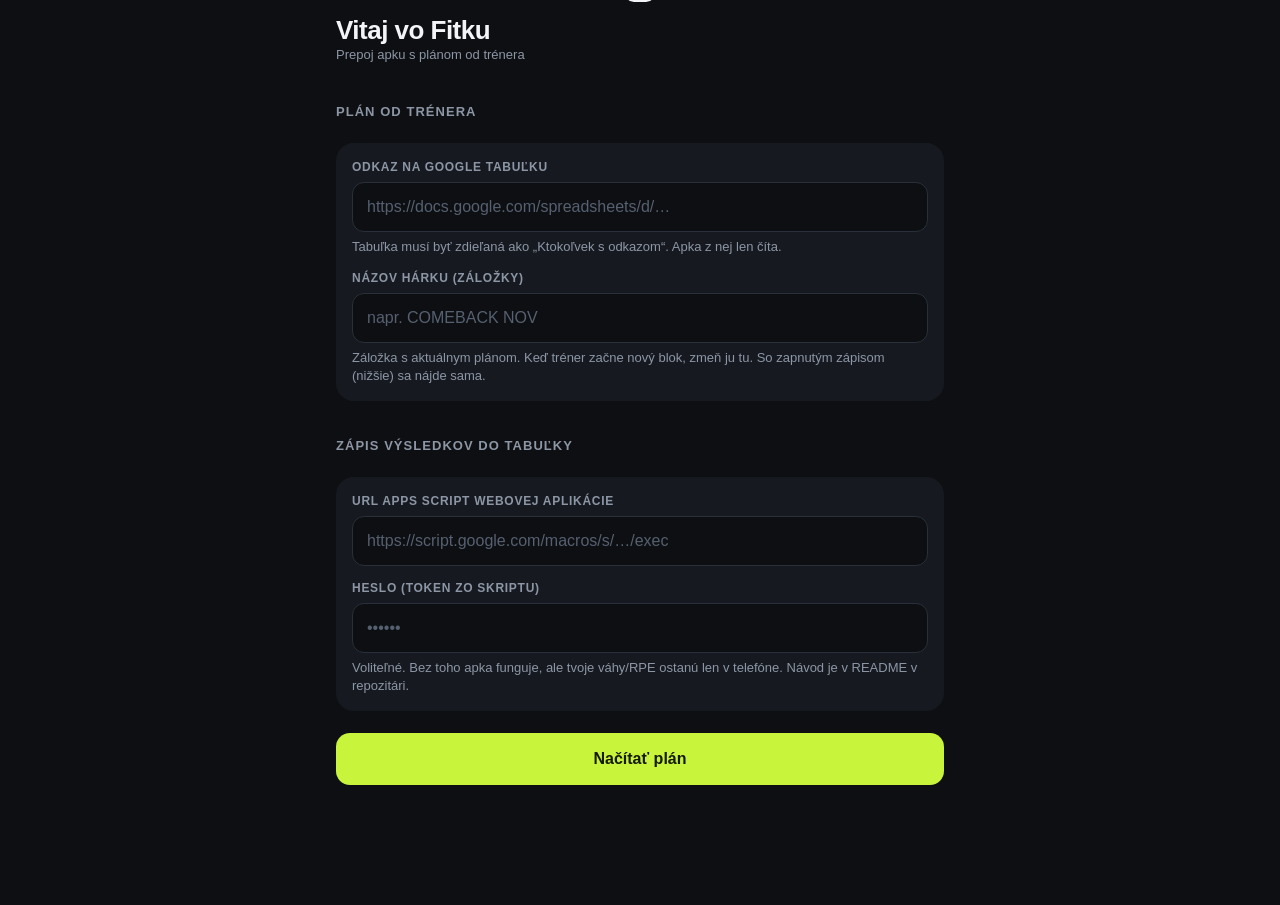
==== index.html @ 1c34a499 "Fitko" ====
<!doctype html>
<html lang="sk">
<head>
  <meta charset="utf-8">
  <meta name="viewport" content="width=device-width, initial-scale=1, viewport-fit=cover">
  <meta name="theme-color" content="#0d0f12">
  <meta name="apple-mobile-web-app-capable" content="yes">
  <meta name="mobile-web-app-capable" content="yes">
  <meta name="apple-mobile-web-app-status-bar-style" content="black-translucent">
  <meta name="apple-mobile-web-app-title" content="Fitko">
  <title>Fitko</title>
  <link rel="manifest" href="manifest.webmanifest">
  <link rel="icon" href="icons/icon.svg" type="image/svg+xml">
  <link rel="apple-touch-icon" href="icons/icon-180.png">
  <link rel="stylesheet" href="styles.css">
</head>
<body>
  <div id="app" aria-live="polite"></div>
  <div id="toast" role="status"></div>
  <script src="app.js"></script>
</body>
</html>
---- styles.css ----
:root {
  --bg: #0d0f12;
  --surface: #161a20;
  --surface-2: #1e232b;
  --line: #2a303a;
  --text: #f2f4f7;
  --muted: #8d96a5;
  --accent: #c8f53c;
  --accent-ink: #141a03;
  --coach: #ffb547;
  --ok: #4ade80;
  --warn: #fbbf24;
  --err: #f87171;
  --radius: 18px;
  --safe-top: env(safe-area-inset-top, 0px);
  --safe-bottom: env(safe-area-inset-bottom, 0px);
  color-scheme: dark;
}

* { box-sizing: border-box; -webkit-tap-highlight-color: transparent; }

html, body { margin: 0; background: var(--bg); color: var(--text); overflow-x: hidden; }
body {
  font-family: -apple-system, BlinkMacSystemFont, "SF Pro Text", "Inter", "Segoe UI", Roboto, sans-serif;
  font-size: 16px;
  line-height: 1.4;
  -webkit-font-smoothing: antialiased;
  min-height: 100dvh;
}

button, input, textarea, select { font: inherit; color: inherit; }
button { cursor: pointer; border: 0; background: none; padding: 0; }

#app { max-width: 640px; margin: 0 auto; padding: calc(var(--safe-top) + 12px) 16px calc(var(--safe-bottom) + 120px); }

/* ---------- top bar ---------- */
.topbar { display: flex; align-items: center; gap: 12px; margin: 4px 0 18px; min-height: 44px; }
.topbar h1 { font-size: 26px; letter-spacing: -0.02em; margin: 0; flex: 1; line-height: 1.15; }
.topbar .sub { display: block; font-size: 13px; color: var(--muted); font-weight: 500; letter-spacing: 0; margin-top: 2px; }
.icon-btn {
  width: 44px; height: 44px; border-radius: 14px; display: grid; place-items: center;
  background: var(--surface); color: var(--text); flex: none;
}
.icon-btn:active { background: var(--surface-2); }
.icon-btn svg { width: 22px; height: 22px; }

/* ---------- week switcher ---------- */
.weekbar { display: flex; align-items: center; gap: 8px; margin-bottom: 16px; }
.weekbar .label { flex: 1; text-align: center; font-weight: 700; font-size: 18px; }
.weekbar .label small { display: block; font-weight: 500; font-size: 13px; color: var(--muted); }
.icon-btn[disabled] { opacity: .3; }

/* ---------- banners ---------- */
.banner {
  background: var(--surface); border: 1px solid var(--line); border-radius: 14px;
  padding: 12px 14px; font-size: 14px; color: var(--muted); margin-bottom: 14px;
  display: flex; gap: 10px; align-items: flex-start;
}
.banner b { color: var(--text); }
.banner.warn { border-color: #5a4512; }
.banner.err { border-color: #5c2323; color: #fca5a5; }
.banner button { color: var(--accent); font-weight: 600; white-space: nowrap; }

/* ---------- day list ---------- */
.days { display: grid; gap: 10px; grid-template-columns: minmax(0, 1fr); }
.day {
  display: flex; align-items: center; gap: 14px; width: 100%; text-align: left;
  background: var(--surface); border-radius: var(--radius); padding: 16px; border: 1px solid transparent;
}
.day:active { background: var(--surface-2); }
.day.today { border-color: var(--accent); }
.day .num {
  width: 46px; height: 46px; border-radius: 14px; background: var(--surface-2);
  display: grid; place-items: center; font-weight: 800; font-size: 18px; flex: none;
}
.day.today .num { background: var(--accent); color: var(--accent-ink); }
.day.done .num { background: #1d3a26; color: var(--ok); }
.day .info { flex: 1; min-width: 0; }
.day .title { font-weight: 700; display: flex; gap: 8px; align-items: center; flex-wrap: wrap; }
.day .meta { color: var(--muted); font-size: 14px; white-space: nowrap; overflow: hidden; text-overflow: ellipsis; }
.badge { font-size: 11px; font-weight: 800; text-transform: uppercase; letter-spacing: .06em; padding: 3px 7px; border-radius: 6px; background: var(--accent); color: var(--accent-ink); }
.badge.soft { background: var(--surface-2); color: var(--muted); }
.day.rest { padding: 10px 16px; background: transparent; border: 1px dashed var(--line); }
.day.rest .num { width: 32px; height: 32px; font-size: 14px; border-radius: 10px; background: transparent; color: var(--muted); }
.day.rest .title { font-weight: 500; color: var(--muted); }
.day.rest.today { border-color: var(--accent); border-style: dashed; }
.ring { width: 36px; height: 36px; flex: none; }
.ring circle { fill: none; stroke-width: 4; }
.ring .bg { stroke: var(--surface-2); }
.ring .fg { stroke: var(--accent); stroke-linecap: round; transition: stroke-dashoffset .3s; }

/* ---------- workout ---------- */
.progress { height: 6px; background: var(--surface); border-radius: 99px; overflow: hidden; margin: -6px 0 18px; }
.progress > div { height: 100%; background: var(--accent); border-radius: 99px; transition: width .3s; }

.session {
  display: flex; align-items: center; gap: 12px; background: var(--surface); border-radius: var(--radius);
  padding: 12px 12px 12px 16px; margin-bottom: 14px;
}
.session .clock { font-variant-numeric: tabular-nums; font-weight: 700; font-size: 22px; flex: 1; }
.session .clock small { display: block; font-size: 12px; font-weight: 500; color: var(--muted); }

.day-note { background: #2a2210; border-radius: 14px; padding: 12px 14px; margin-bottom: 14px; font-size: 14px; color: #ffd89a; }

.ex { background: var(--surface); border-radius: var(--radius); margin-bottom: 14px; overflow: hidden; border: 1px solid transparent; }
.ex.is-done { border-color: #24452f; }
.ex-head { display: flex; gap: 12px; padding: 16px 16px 12px; align-items: flex-start; width: 100%; text-align: left; }
.ex-idx {
  width: 32px; height: 32px; border-radius: 10px; background: var(--surface-2); flex: none;
  display: grid; place-items: center; font-weight: 800; font-size: 15px;
}
.ex.is-done .ex-idx { background: #1d3a26; color: var(--ok); }
.ex-name { flex: 1; min-width: 0; font-weight: 700; font-size: 17px; line-height: 1.3; }
.ex-name .part { display: block; }
.ex-name .plus { display: block; font-size: 12px; color: var(--accent); font-weight: 800; letter-spacing: .08em; margin: 2px 0; }
.ex-tag { font-size: 11px; font-weight: 800; letter-spacing: .06em; color: var(--accent); text-transform: uppercase; display: block; margin-bottom: 4px; }

.plan { display: grid; grid-template-columns: repeat(3, minmax(0, 1fr)); gap: 8px; padding: 0 16px; }
.plan .cell { background: var(--surface-2); border-radius: 12px; padding: 8px 10px; min-width: 0; }
.plan .k { font-size: 11px; color: var(--muted); text-transform: uppercase; letter-spacing: .06em; font-weight: 700; }
.plan .v { font-weight: 700; font-size: 16px; white-space: nowrap; overflow: hidden; text-overflow: ellipsis; }

.coach { margin: 10px 16px 0; padding: 10px 12px; border-radius: 12px; background: #2a2210; color: #ffd89a; font-size: 14px; display: flex; gap: 8px; }
.coach b { color: var(--coach); flex: none; }
.last { margin: 10px 16px 0; font-size: 14px; color: var(--muted); }
.last b { color: var(--text); font-weight: 600; }

.log { padding: 14px 16px 16px; display: grid; gap: 12px; border-top: 1px solid var(--line); margin-top: 14px; }
.row { display: grid; grid-template-columns: minmax(0, 1fr) minmax(0, 1fr); gap: 10px; }
.field { min-width: 0; }
.ex, .day { min-width: 0; }
.field label { display: block; font-size: 12px; color: var(--muted); font-weight: 700; text-transform: uppercase; letter-spacing: .06em; margin-bottom: 6px; }
.field input, .field textarea {
  width: 100%; background: var(--bg); border: 1px solid var(--line); border-radius: 12px;
  padding: 12px 14px; font-size: 18px; font-weight: 600; min-height: 50px; outline: none;
}
.field textarea { font-size: 15px; font-weight: 400; min-height: 50px; resize: vertical; }
.field input:focus, .field textarea:focus { border-color: var(--accent); }
.field input::placeholder, .field textarea::placeholder { color: #566070; font-weight: 500; }
.with-btn { display: flex; gap: 6px; }
.with-btn input { flex: 1; min-width: 0; }
.mini { flex: none; padding: 0 12px; border-radius: 12px; background: var(--surface-2); font-weight: 700; font-size: 14px; min-height: 50px; }
.mini:active { background: var(--line); }

.chips { display: flex; gap: 6px; overflow-x: auto; scrollbar-width: none; margin: 0 -16px; padding: 0 16px; }
.chips::-webkit-scrollbar { display: none; }
.chip {
  flex: none; min-width: 48px; height: 44px; padding: 0 12px; border-radius: 12px; background: var(--surface-2);
  font-weight: 700; font-size: 16px; font-variant-numeric: tabular-nums;
}
.chip.on { background: var(--accent); color: var(--accent-ink); }

.actions { display: flex; gap: 10px; align-items: center; }
.btn {
  min-height: 52px; border-radius: 14px; padding: 0 20px; font-weight: 800; font-size: 16px;
  background: var(--accent); color: var(--accent-ink); flex: 1; display: block; width: 100%;
}
.btn:active { filter: brightness(.9); }
.btn.ghost { background: var(--surface-2); color: var(--text); }
.btn.small { min-height: 44px; font-size: 15px; flex: none; padding: 0 16px; width: auto; }
.actions .btn { width: auto; }
.btn[disabled] { opacity: .5; }
.status { font-size: 13px; font-weight: 600; color: var(--muted); display: flex; align-items: center; gap: 6px; }
.status.ok { color: var(--ok); }
.status.pending { color: var(--warn); }
.status.err { color: var(--err); }
.status.local { color: var(--muted); }

.finish { margin-top: 6px; }

/* ---------- rest timer ---------- */
.fab {
  position: fixed; right: max(16px, calc(50% - 304px)); bottom: calc(var(--safe-bottom) + 16px);
  background: var(--text); color: var(--bg); border-radius: 99px; height: 52px; padding: 0 18px;
  display: flex; align-items: center; gap: 10px; font-weight: 800; font-size: 17px;
  box-shadow: 0 10px 30px rgba(0,0,0,.5); z-index: 20; font-variant-numeric: tabular-nums;
}
.fab svg { width: 22px; height: 22px; }
.fab.running { background: var(--accent); color: var(--accent-ink); }
.fab.alarm { animation: pulse .6s infinite alternate; }
@keyframes pulse { to { transform: scale(1.08); } }

.sheet-backdrop { position: fixed; inset: 0; background: rgba(0,0,0,.6); z-index: 30; display: flex; align-items: flex-end; justify-content: center; }
.sheet {
  background: var(--surface); width: 100%; max-width: 640px; border-radius: 24px 24px 0 0;
  padding: 10px 16px calc(var(--safe-bottom) + 20px); max-height: 92dvh; overflow-y: auto;
  animation: up .2s ease-out;
}
@keyframes up { from { transform: translateY(40px); opacity: 0; } }
.sheet .btn + .btn { margin-top: 10px; }
.sheet .grab { width: 40px; height: 5px; border-radius: 9px; background: var(--line); margin: 0 auto 14px; }
.sheet h2 { margin: 0 0 6px; font-size: 22px; }
.sheet p { color: var(--muted); margin: 0 0 16px; font-size: 14px; }
.presets { display: grid; grid-template-columns: repeat(3, 1fr); gap: 10px; margin-bottom: 14px; }
.preset { height: 64px; border-radius: 16px; background: var(--surface-2); font-weight: 800; font-size: 20px; }
.preset:active { background: var(--line); }
.big-clock { text-align: center; font-size: 64px; font-weight: 800; font-variant-numeric: tabular-nums; margin: 6px 0 14px; letter-spacing: -0.03em; }

/* ---------- settings ---------- */
.form { display: grid; gap: 14px; }
.form .field input { font-size: 16px; font-weight: 500; }
.hint { font-size: 13px; color: var(--muted); margin-top: 6px; }
.hint a { color: var(--accent); }
.section-title { font-size: 13px; text-transform: uppercase; letter-spacing: .08em; color: var(--muted); font-weight: 800; margin: 22px 0 8px; }
.card { background: var(--surface); border-radius: var(--radius); padding: 16px; }

/* ---------- empty / loading ---------- */
.empty { text-align: center; color: var(--muted); padding: 60px 20px; }
.empty h2 { color: var(--text); margin: 0 0 8px; }
.spinner { width: 36px; height: 36px; border-radius: 50%; border: 4px solid var(--surface-2); border-top-color: var(--accent); animation: spin 0.8s linear infinite; margin: 0 auto 16px; }
@keyframes spin { to { transform: rotate(360deg); } }

#toast {
  position: fixed; left: 50%; top: calc(var(--safe-top) + 12px); transform: translate(-50%, -150%);
  background: var(--text); color: var(--bg); padding: 10px 16px; border-radius: 12px; font-weight: 700; font-size: 14px;
  transition: transform .25s; z-index: 50; max-width: calc(100% - 32px); text-align: center;
}
#toast.show { transform: translate(-50%, 0); }

@media (min-width: 420px) {
  .plan .v { font-size: 17px; }
}
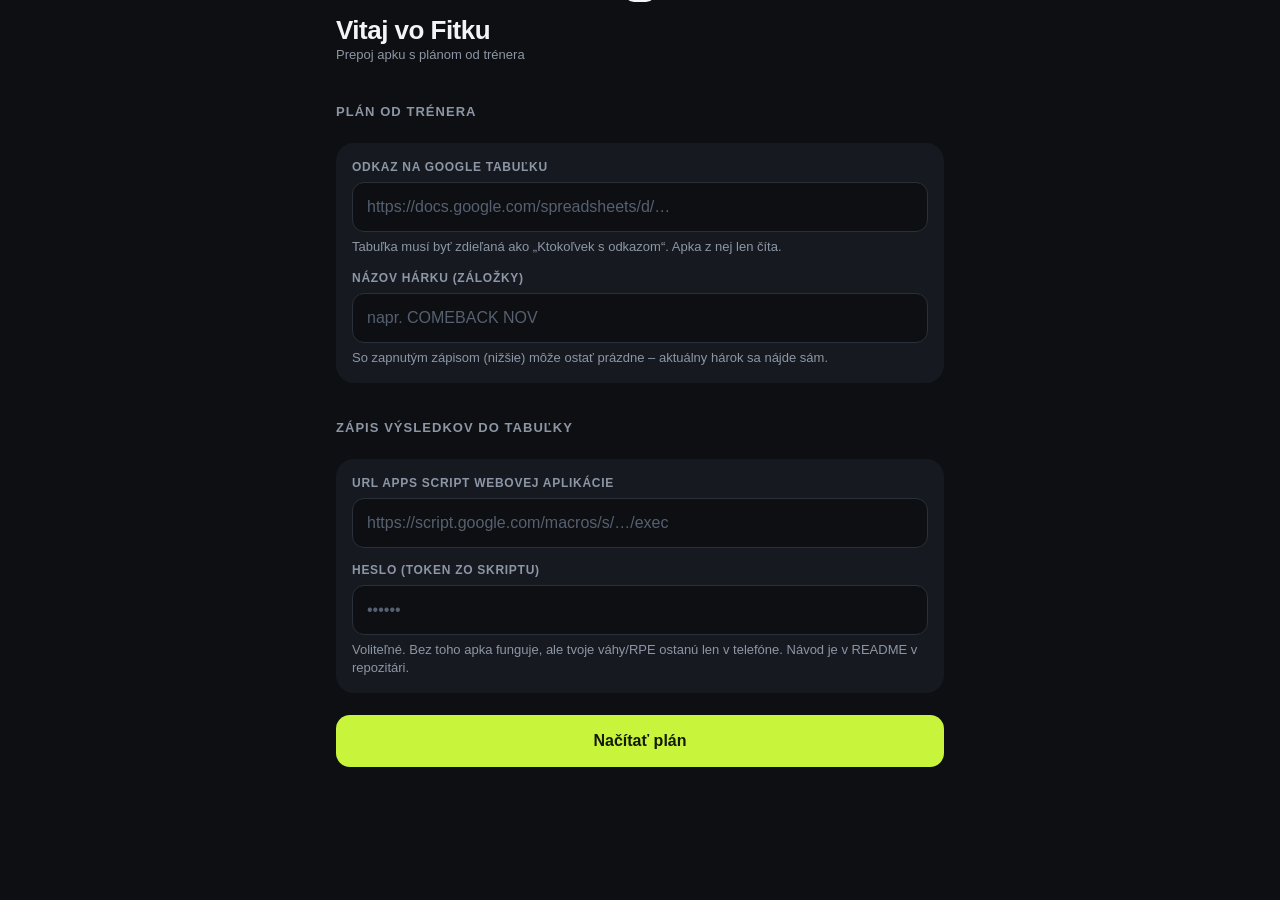
==== commit 6c33bd79: "Fotky: výber z galérie neprerušia prekreslenie ani obnovenie plánu Co-Authored-By: Claude Opus 5.5 <" ====
--- a/index.html
+++ b/index.html
@@ -17,6 +17,9 @@
 <body>
   <div id="app" aria-live="polite"></div>
   <div id="toast" role="status"></div>
+  <!-- Výber fotiek je mimo #app, aby ho neprerušilo prekreslenie obrazovky. -->
+  <input type="file" id="photo-camera" accept="image/*" capture="environment" data-photo-input hidden>
+  <input type="file" id="photo-gallery" accept="image/*" multiple data-photo-input hidden>
   <script src="app.js"></script>
 </body>
 </html>
--- a/styles.css
+++ b/styles.css
@@ -31,7 +31,7 @@
 button, input, textarea, select { font: inherit; color: inherit; }
 button { cursor: pointer; border: 0; background: none; padding: 0; }
 
-#app { max-width: 640px; margin: 0 auto; padding: calc(var(--safe-top) + 12px) 16px calc(var(--safe-bottom) + 120px); }
+#app { max-width: 640px; margin: 0 auto; padding: calc(var(--safe-top) + 12px) 16px calc(var(--safe-bottom) + 40px); }
 
 /* ---------- top bar ---------- */
 .topbar { display: flex; align-items: center; gap: 12px; margin: 4px 0 18px; min-height: 44px; }
@@ -93,12 +93,6 @@
 .progress { height: 6px; background: var(--surface); border-radius: 99px; overflow: hidden; margin: -6px 0 18px; }
 .progress > div { height: 100%; background: var(--accent); border-radius: 99px; transition: width .3s; }
 
-.session {
-  display: flex; align-items: center; gap: 12px; background: var(--surface); border-radius: var(--radius);
-  padding: 12px 12px 12px 16px; margin-bottom: 14px;
-}
-.session .clock { font-variant-numeric: tabular-nums; font-weight: 700; font-size: 22px; flex: 1; }
-.session .clock small { display: block; font-size: 12px; font-weight: 500; color: var(--muted); }
 
 .day-note { background: #2a2210; border-radius: 14px; padding: 12px 14px; margin-bottom: 14px; font-size: 14px; color: #ffd89a; }
 
@@ -168,18 +162,7 @@
 
 .finish { margin-top: 6px; }
 
-/* ---------- rest timer ---------- */
-.fab {
-  position: fixed; right: max(16px, calc(50% - 304px)); bottom: calc(var(--safe-bottom) + 16px);
-  background: var(--text); color: var(--bg); border-radius: 99px; height: 52px; padding: 0 18px;
-  display: flex; align-items: center; gap: 10px; font-weight: 800; font-size: 17px;
-  box-shadow: 0 10px 30px rgba(0,0,0,.5); z-index: 20; font-variant-numeric: tabular-nums;
-}
-.fab svg { width: 22px; height: 22px; }
-.fab.running { background: var(--accent); color: var(--accent-ink); }
-.fab.alarm { animation: pulse .6s infinite alternate; }
-@keyframes pulse { to { transform: scale(1.08); } }
-
+/* ---------- bottom sheet ---------- */
 .sheet-backdrop { position: fixed; inset: 0; background: rgba(0,0,0,.6); z-index: 30; display: flex; align-items: flex-end; justify-content: center; }
 .sheet {
   background: var(--surface); width: 100%; max-width: 640px; border-radius: 24px 24px 0 0;
@@ -191,11 +174,6 @@
 .sheet .grab { width: 40px; height: 5px; border-radius: 9px; background: var(--line); margin: 0 auto 14px; }
 .sheet h2 { margin: 0 0 6px; font-size: 22px; }
 .sheet p { color: var(--muted); margin: 0 0 16px; font-size: 14px; }
-.presets { display: grid; grid-template-columns: repeat(3, 1fr); gap: 10px; margin-bottom: 14px; }
-.preset { height: 64px; border-radius: 16px; background: var(--surface-2); font-weight: 800; font-size: 20px; }
-.preset:active { background: var(--line); }
-.big-clock { text-align: center; font-size: 64px; font-weight: 800; font-variant-numeric: tabular-nums; margin: 6px 0 14px; letter-spacing: -0.03em; }
-
 /* ---------- settings ---------- */
 .form { display: grid; gap: 14px; }
 .form .field input { font-size: 16px; font-weight: 500; }
@@ -220,3 +198,141 @@
 @media (min-width: 420px) {
   .plan .v { font-size: 17px; }
 }
+
+/* ---------- workout: stepper + collapsed rows ---------- */
+.stepper { display: flex; align-items: center; margin: 0 0 16px; }
+.step {
+  width: 38px; height: 38px; border-radius: 50%; flex: none; display: grid; place-items: center;
+  background: var(--surface); font-weight: 800; font-size: 15px; color: var(--muted); border: 2px solid transparent;
+}
+.step.done { background: #1d3a26; color: var(--ok); }
+.step.on { border-color: var(--accent); color: var(--text); }
+.step.done.on { color: var(--ok); }
+.step-line { flex: 1; height: 2px; background: var(--surface-2); min-width: 4px; }
+
+.ex-row {
+  display: flex; align-items: center; gap: 12px; width: 100%; text-align: left; min-width: 0;
+  background: var(--surface); border-radius: 16px; padding: 12px 14px; margin-bottom: 10px; border: 1px solid transparent;
+}
+.ex-row:active { background: var(--surface-2); }
+.ex-row > svg { width: 18px; height: 18px; color: var(--muted); flex: none; }
+.ex-row .ex-idx { width: 30px; height: 30px; font-size: 14px; }
+.ex-row.is-done .ex-idx { background: #1d3a26; color: var(--ok); }
+.ex-row-main { flex: 1; min-width: 0; }
+.ex-row-name { font-weight: 700; white-space: nowrap; overflow: hidden; text-overflow: ellipsis; }
+.ex-row-detail { font-size: 14px; color: var(--muted); white-space: nowrap; overflow: hidden; text-overflow: ellipsis; }
+.ex-row.is-done .ex-row-detail { color: var(--ok); }
+.ex-row-detail.err { color: var(--err) !important; }
+.ex.open { border-color: var(--line); scroll-margin-top: 12px; }
+.ex-row { scroll-margin-top: 12px; }
+.icon-btn.small { width: 38px; height: 38px; border-radius: 12px; background: var(--surface-2); }
+.icon-btn.small svg { width: 19px; height: 19px; }
+.lbl-hint { text-transform: none; letter-spacing: 0; font-weight: 500; color: #566070; }
+
+.finish { margin-top: 18px; }
+.finished {
+  display: flex; align-items: center; gap: 12px; margin-top: 18px; padding: 14px 14px 14px 16px;
+  border-radius: var(--radius); background: #15291c; border: 1px solid #24452f;
+}
+.finished > div { flex: 1; }
+.finished b { display: block; color: var(--ok); }
+.finished span { font-size: 14px; color: var(--muted); }
+
+/* ---------- summary ---------- */
+.sheet-head { display: flex; align-items: center; gap: 12px; }
+.sheet-head h2 { flex: 1; }
+.sheet-head .icon-btn { background: var(--surface-2); width: 38px; height: 38px; }
+.sheet.no-anim { animation: none; }
+body.sheet-open { overflow: hidden; }
+.tiles { display: grid; grid-template-columns: repeat(3, minmax(0, 1fr)); gap: 8px; }
+.tile { background: var(--surface-2); border-radius: 14px; padding: 12px; }
+.tile-v { font-size: 26px; font-weight: 800; letter-spacing: -0.02em; font-variant-numeric: tabular-nums; }
+.tile-v small { font-size: 14px; color: var(--muted); font-weight: 600; letter-spacing: 0; }
+.tile-k { font-size: 12px; color: var(--muted); font-weight: 700; text-transform: uppercase; letter-spacing: .06em; }
+.gains { display: grid; gap: 6px; grid-template-columns: minmax(0, 1fr); }
+.gain { display: flex; align-items: center; gap: 10px; background: #15291c; border-radius: 12px; padding: 10px 12px; }
+.gain-name { flex: 1; min-width: 0; font-weight: 600; white-space: nowrap; overflow: hidden; text-overflow: ellipsis; }
+.gain-val { font-size: 14px; color: var(--muted); white-space: nowrap; flex: none; }
+.gain-val b { color: var(--text); }
+.gain-diff { flex: none; display: inline-flex; align-items: center; gap: 2px; font-weight: 800; color: var(--ok); font-size: 14px; }
+.sum-list { display: grid; grid-template-columns: minmax(0, 1fr); gap: 2px; background: var(--surface-2); border-radius: 14px; overflow: hidden; }
+.sum-row { padding: 10px 12px; background: var(--bg); }
+.sum-row.skipped { opacity: .5; }
+.sum-name { font-weight: 600; font-size: 15px; }
+.sum-val { font-size: 14px; }
+.sum-last { font-size: 13px; color: var(--muted); }
+
+/* ---------- progress chart ---------- */
+.chart-block { margin-bottom: 18px; }
+.chart-title { font-weight: 700; margin: 6px 0 4px; }
+.chart { width: 100%; height: auto; display: block; background: var(--bg); border-radius: 14px; }
+.chart .grid { stroke: var(--surface-2); stroke-width: 1; }
+.chart .axis { fill: var(--muted); font-size: 11px; font-variant-numeric: tabular-nums; }
+.chart .line { fill: none; stroke: var(--accent); stroke-width: 2; stroke-linejoin: round; stroke-linecap: round; }
+.chart .dot { fill: var(--accent); stroke: var(--bg); stroke-width: 2; }
+.chart .hit { fill: transparent; cursor: pointer; }
+.chart .pt.sel .dot { fill: var(--text); }
+.chart .tip { fill: var(--text); font-size: 12px; font-weight: 700; }
+.ptable { width: 100%; border-collapse: collapse; margin-top: 10px; font-size: 14px; font-variant-numeric: tabular-nums; }
+.ptable th { text-align: left; color: var(--muted); font-size: 11px; text-transform: uppercase; letter-spacing: .06em; padding: 6px 4px; }
+.ptable td { padding: 7px 4px; border-top: 1px solid var(--surface-2); }
+
+/* ---------- morning weight ---------- */
+.wcard { background: var(--surface); border-radius: var(--radius); padding: 12px 12px 12px 16px; margin-bottom: 16px; }
+.wrow { display: flex; align-items: center; gap: 10px; min-height: 44px; }
+.wlabel { flex: 1; min-width: 0; font-weight: 700; display: flex; align-items: center; gap: 8px; flex-wrap: wrap; }
+.wlabel small { display: block; width: 100%; font-size: 13px; color: var(--muted); font-weight: 500; margin-top: -2px; }
+.wlabel b { font-size: 18px; }
+.wok { color: var(--ok); display: inline-flex; }
+.winput { display: flex; align-items: center; gap: 6px; background: var(--bg); border: 1px solid var(--line); border-radius: 12px; padding: 0 12px; height: 44px; width: 116px; flex: none; }
+.winput:focus-within { border-color: var(--accent); }
+.winput input { width: 100%; min-width: 0; background: none; border: 0; outline: none; font-size: 18px; font-weight: 700; font-variant-numeric: tabular-nums; }
+.winput input::placeholder { color: #566070; }
+.winput span { color: var(--muted); font-size: 14px; font-weight: 600; }
+.wstats { display: block; width: 100%; text-align: left; margin-top: 10px; padding-top: 10px; border-top: 1px solid var(--line); }
+.spark { width: 100%; height: 36px; display: block; }
+.spark path { fill: none; stroke: var(--accent); stroke-width: 2; vector-effect: non-scaling-stroke; stroke-linejoin: round; stroke-linecap: round; }
+.spark circle { fill: var(--accent); }
+.wmeta { display: flex; align-items: center; justify-content: space-between; gap: 10px; font-size: 14px; color: var(--muted); margin-top: 6px; }
+.wmeta b { color: var(--text); }
+.wdiff { color: var(--text); font-weight: 700; }
+.wmore { display: inline-flex; align-items: center; gap: 2px; color: var(--accent); font-weight: 700; white-space: nowrap; }
+.wmore svg { width: 14px; height: 14px; }
+
+/* ---------- progress photos ---------- */
+.pcard {
+  display: flex; align-items: center; gap: 12px; width: 100%; text-align: left; margin-bottom: 16px;
+  background: var(--surface); border: 1px solid var(--accent); border-radius: var(--radius); padding: 14px 16px;
+}
+.pcard > svg { width: 26px; height: 26px; color: var(--accent); flex: none; }
+.pcard > div { flex: 1; min-width: 0; }
+.pcard b { display: block; }
+.pcard span { font-size: 14px; color: var(--muted); }
+.pcard .pcard-cta { flex: none; background: var(--accent); color: var(--accent-ink); font-weight: 800; padding: 8px 14px; border-radius: 12px; font-size: 15px; }
+.pcard.done { border-color: #24452f; }
+.pcard.done > svg:first-child { color: var(--ok); }
+.pcard.done > svg:last-child { width: 18px; height: 18px; color: var(--muted); }
+.photo-link { margin-top: 16px; display: flex; align-items: center; justify-content: center; gap: 8px; }
+.photo-link svg, .pick .btn svg { width: 20px; height: 20px; }
+.pick { margin-bottom: 14px; }
+.pick .btn { display: flex; align-items: center; justify-content: center; gap: 8px; cursor: pointer; }
+.pgrid { display: grid; grid-template-columns: repeat(3, minmax(0, 1fr)); gap: 8px; margin-bottom: 14px; }
+.pthumb { position: relative; aspect-ratio: 3 / 4; border-radius: 12px; overflow: hidden; background: var(--surface-2); }
+.pthumb img { width: 100%; height: 100%; object-fit: cover; display: block; }
+.pthumb.uploading img, .pthumb.done img { opacity: .55; }
+.pstate { position: absolute; inset: 0; display: grid; place-items: center; }
+.pstate.ok { color: var(--ok); }
+.pstate.ok svg { width: 34px; height: 34px; filter: drop-shadow(0 1px 3px rgba(0,0,0,.6)); }
+.pstate.err { color: #fff; font-weight: 900; font-size: 22px; background: rgba(248,113,113,.45); }
+.spinner.small { width: 28px; height: 28px; border-width: 3px; margin: 0; }
+.premove { position: absolute; top: 6px; right: 6px; width: 28px; height: 28px; border-radius: 50%; background: rgba(0,0,0,.65); color: #fff; display: grid; place-items: center; }
+.premove svg { width: 14px; height: 14px; }
+.plist { display: grid; grid-template-columns: minmax(0, 1fr); gap: 2px; background: var(--surface-2); border-radius: 14px; overflow: hidden; }
+.prow { display: flex; align-items: center; gap: 10px; padding: 12px; background: var(--bg); color: var(--text); text-decoration: none; }
+.prow span:first-child { flex: 1; font-weight: 600; }
+.pcount { color: var(--muted); font-size: 14px; }
+.pmore { display: inline-flex; align-items: center; gap: 2px; color: var(--accent); font-weight: 700; font-size: 14px; }
+.pmore svg { width: 14px; height: 14px; }
+.sheet p a { color: var(--accent); }
+
+.pick .btn + .btn { margin-top: 0; }
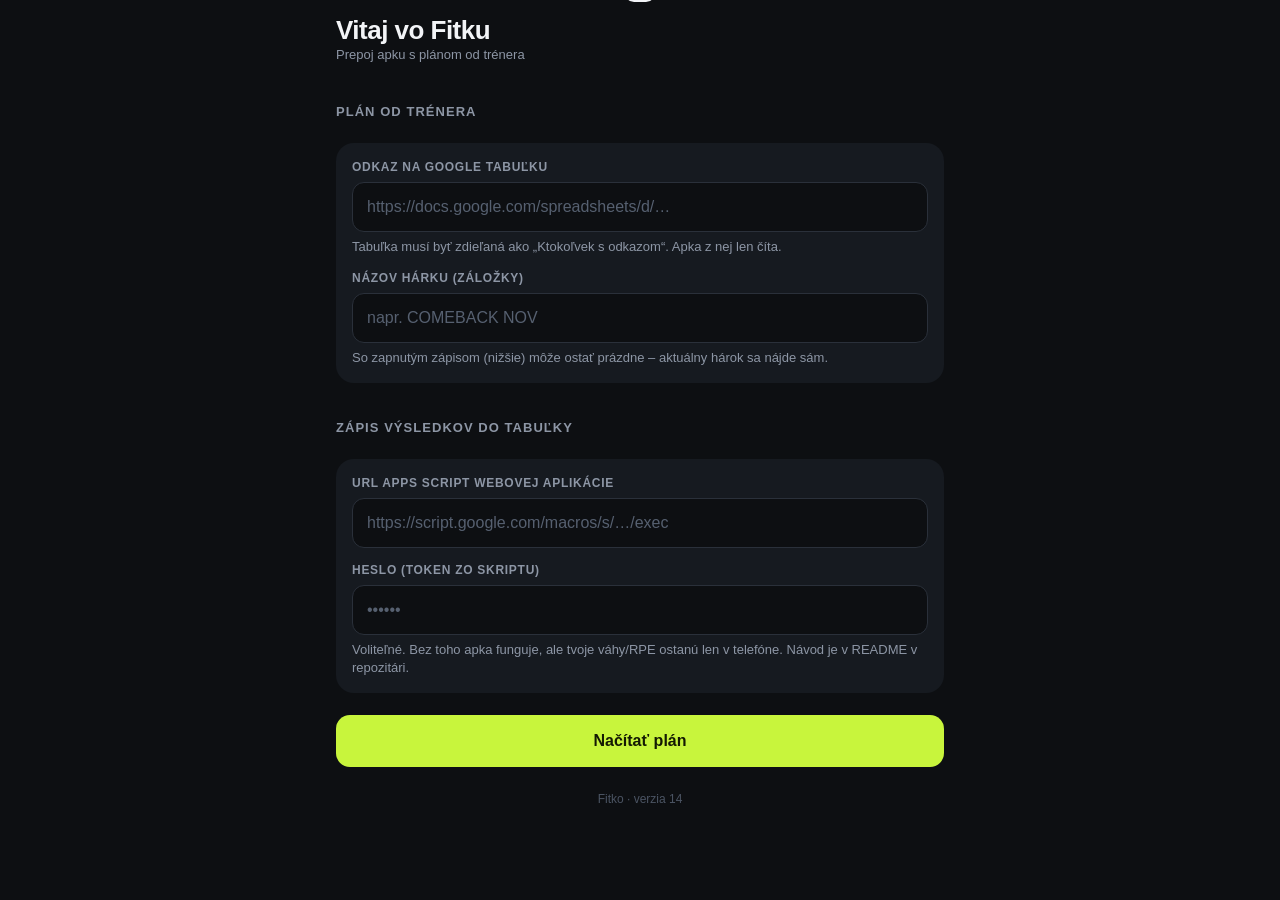
==== commit 3c06594e: "Návrh ďalšieho týždňa podľa objemu + objem v súhrne a v Progrese Trénerov portál: tlačidlo Navrhnúť " ====
--- a/index.html
+++ b/index.html
@@ -20,6 +20,7 @@
   <!-- Výber fotiek je mimo #app, aby ho neprerušilo prekreslenie obrazovky. -->
   <input type="file" id="photo-camera" accept="image/*" capture="environment" data-photo-input hidden>
   <input type="file" id="photo-gallery" accept="image/*" multiple data-photo-input hidden>
+  <script src="calc.js"></script>
   <script src="app.js"></script>
 </body>
 </html>
--- a/styles.css
+++ b/styles.css
@@ -245,6 +245,7 @@
 .sheet.no-anim { animation: none; }
 body.sheet-open { overflow: hidden; }
 .tiles { display: grid; grid-template-columns: repeat(3, minmax(0, 1fr)); gap: 8px; }
+.tiles.four { grid-template-columns: repeat(2, minmax(0, 1fr)); }
 .tile { background: var(--surface-2); border-radius: 14px; padding: 12px; }
 .tile-v { font-size: 26px; font-weight: 800; letter-spacing: -0.02em; font-variant-numeric: tabular-nums; }
 .tile-v small { font-size: 14px; color: var(--muted); font-weight: 600; letter-spacing: 0; }
@@ -261,6 +262,10 @@
 .sum-name { font-weight: 600; font-size: 15px; }
 .sum-val { font-size: 14px; }
 .sum-last { font-size: 13px; color: var(--muted); }
+.sum-vol { font-size: 13px; color: var(--muted); }
+.sum-vol b { color: var(--text); }
+.sum-vol .up { color: var(--ok); font-weight: 700; }
+.sum-vol .down { color: var(--err); font-weight: 700; }
 
 /* ---------- progress chart ---------- */
 .chart-block { margin-bottom: 18px; }
@@ -336,3 +341,28 @@
 .sheet p a { color: var(--accent); }
 
 .pick .btn + .btn { margin-top: 0; }
+
+.err-detail { margin-top: 8px; font-size: 12px; opacity: .85; word-break: break-word; font-family: ui-monospace, Menlo, monospace; }
+.app-version { text-align: center; color: #4b5463; font-size: 12px; margin-top: 24px; }
+
+/* ---------- plán vs. minule ---------- */
+.cmp {
+  display: grid; grid-template-columns: auto repeat(3, minmax(0, 1fr)); gap: 0 8px; align-items: center;
+  margin: 0 16px; background: var(--surface-2); border-radius: 14px; padding: 10px 12px;
+}
+.cmp .k { font-size: 11px; color: var(--muted); text-transform: uppercase; letter-spacing: .06em; font-weight: 700; padding-bottom: 4px; }
+.cmp .rl { font-size: 12px; color: var(--muted); font-weight: 700; text-transform: uppercase; letter-spacing: .04em; padding: 4px 6px 4px 0; line-height: 1.1; }
+.cmp .rl small { display: block; text-transform: none; letter-spacing: 0; font-weight: 500; font-size: 11px; }
+.cmp .v { font-weight: 700; font-size: 16px; white-space: nowrap; overflow: hidden; text-overflow: ellipsis; padding: 4px 0; }
+.cmp .last-l, .cmp .last-v { border-top: 1px solid var(--line); margin-top: 2px; padding-top: 7px; }
+.cmp .last-l { color: var(--accent); }
+.cmp .last-v { color: var(--muted); font-weight: 600; }
+.cmp .last-v.strong { color: var(--accent); font-weight: 800; }
+.last-note { margin: 8px 16px 0; font-size: 13px; color: var(--muted); }
+.copy-last { min-height: 46px; font-size: 15px; display: flex; align-items: center; justify-content: center; gap: 8px; }
+.copy-last span { color: var(--muted); font-weight: 600; }
+.delta { min-height: 18px; margin-top: 6px; font-size: 13px; font-weight: 700; }
+.delta .up { color: var(--ok); }
+.delta .down { color: var(--err); }
+.delta .same { color: var(--muted); }
+.delta .vs { color: var(--muted); font-weight: 500; }
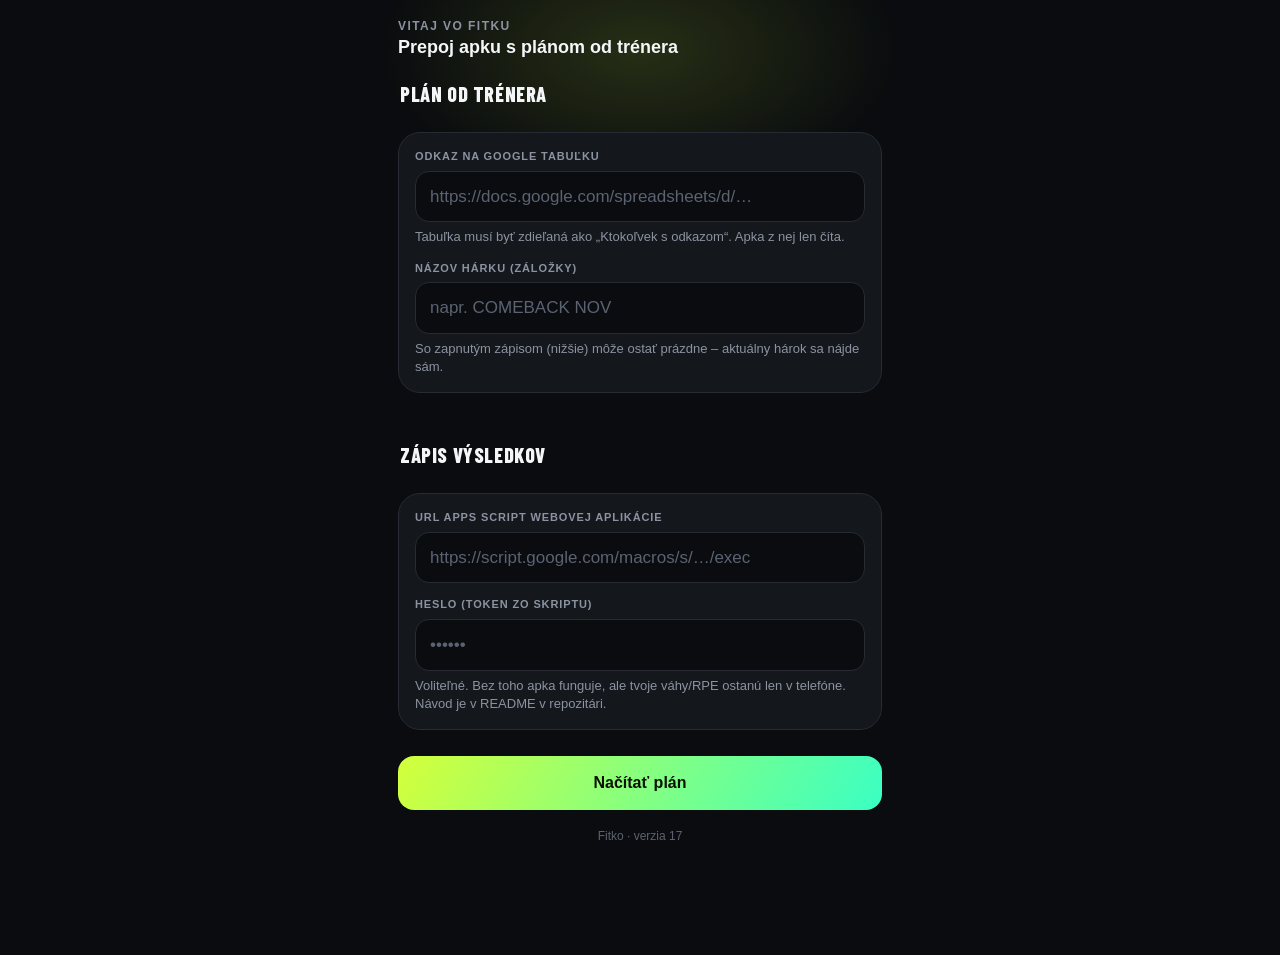
==== commit 33d5eebc: "Redizajn klientskej apky „Volt“ (v17): Dnes, tréning po sériách, pauza, rekordy - Nový vzhľad podľa " ====
--- a/index.html
+++ b/index.html
@@ -3,7 +3,7 @@
 <head>
   <meta charset="utf-8">
   <meta name="viewport" content="width=device-width, initial-scale=1, viewport-fit=cover">
-  <meta name="theme-color" content="#0d0f12">
+  <meta name="theme-color" content="#0a0c0f">
   <meta name="apple-mobile-web-app-capable" content="yes">
   <meta name="mobile-web-app-capable" content="yes">
   <meta name="apple-mobile-web-app-status-bar-style" content="black-translucent">
@@ -12,7 +12,8 @@
   <link rel="manifest" href="manifest.webmanifest">
   <link rel="icon" href="icons/icon.svg" type="image/svg+xml">
   <link rel="apple-touch-icon" href="icons/icon-180.png">
-  <link rel="stylesheet" href="styles.css">
+  <link rel="stylesheet" href="app.css">
+  <link rel="preload" href="fonts/barlow-800i-latin.woff2" as="font" type="font/woff2" crossorigin>
 </head>
 <body>
   <div id="app" aria-live="polite"></div>
--- a/app.css
+++ b/app.css
@@ -0,0 +1,354 @@
+/* Fitko – klientska apka, štýl „Volt“ (specs/004-app-redesign).
+   Trénerov panel má vlastné styles.css + coach.css a tento súbor nepoužíva. */
+@font-face { font-family: "Barlow Condensed"; font-style: normal; font-weight: 700; font-display: swap; src: url(fonts/barlow-700-latin-ext.woff2) format("woff2"); unicode-range: U+0100-02BA, U+02BD-02C5, U+02C7-02CC, U+02CE-02D7, U+02DD-02FF, U+0304, U+0308, U+0329, U+1D00-1DBF, U+1E00-1E9F, U+1EF2-1EFF, U+2020, U+20A0-20AB, U+20AD-20C4, U+2113, U+2C60-2C7F, U+A720-A7FF; }
+@font-face { font-family: "Barlow Condensed"; font-style: normal; font-weight: 700; font-display: swap; src: url(fonts/barlow-700-latin.woff2) format("woff2"); unicode-range: U+0000-00FF, U+0131, U+0152-0153, U+02BB-02BC, U+02C6, U+02DA, U+02DC, U+0304, U+0308, U+0329, U+2000-206F, U+20AC, U+2122, U+2191, U+2193, U+2212, U+2215, U+FEFF, U+FFFD; }
+@font-face { font-family: "Barlow Condensed"; font-style: normal; font-weight: 800; font-display: swap; src: url(fonts/barlow-800-latin-ext.woff2) format("woff2"); unicode-range: U+0100-02BA, U+02BD-02C5, U+02C7-02CC, U+02CE-02D7, U+02DD-02FF, U+0304, U+0308, U+0329, U+1D00-1DBF, U+1E00-1E9F, U+1EF2-1EFF, U+2020, U+20A0-20AB, U+20AD-20C4, U+2113, U+2C60-2C7F, U+A720-A7FF; }
+@font-face { font-family: "Barlow Condensed"; font-style: normal; font-weight: 800; font-display: swap; src: url(fonts/barlow-800-latin.woff2) format("woff2"); unicode-range: U+0000-00FF, U+0131, U+0152-0153, U+02BB-02BC, U+02C6, U+02DA, U+02DC, U+0304, U+0308, U+0329, U+2000-206F, U+20AC, U+2122, U+2191, U+2193, U+2212, U+2215, U+FEFF, U+FFFD; }
+@font-face { font-family: "Barlow Condensed"; font-style: italic; font-weight: 800; font-display: swap; src: url(fonts/barlow-800i-latin-ext.woff2) format("woff2"); unicode-range: U+0100-02BA, U+02BD-02C5, U+02C7-02CC, U+02CE-02D7, U+02DD-02FF, U+0304, U+0308, U+0329, U+1D00-1DBF, U+1E00-1E9F, U+1EF2-1EFF, U+2020, U+20A0-20AB, U+20AD-20C4, U+2113, U+2C60-2C7F, U+A720-A7FF; }
+@font-face { font-family: "Barlow Condensed"; font-style: italic; font-weight: 800; font-display: swap; src: url(fonts/barlow-800i-latin.woff2) format("woff2"); unicode-range: U+0000-00FF, U+0131, U+0152-0153, U+02BB-02BC, U+02C6, U+02DA, U+02DC, U+0304, U+0308, U+0329, U+2000-206F, U+20AC, U+2122, U+2191, U+2193, U+2212, U+2215, U+FEFF, U+FFFD; }
+
+:root {
+  --bg: #0a0c0f; --bg2: #050608; --surface: #14171c; --surface-2: #1c2027; --line: #262b34;
+  --text: #f4f6f8; --muted: #8b93a1; --dim: #5b6372;
+  --a1: #d4ff3a; --a2: #3affc4; --ink: #0b1100; --glow: rgba(212, 255, 58, .32);
+  --ok: #4ade80; --down: #ff6b6b; --warn: #ffc24a; --err: #ff6b6b;
+  --disp: "Barlow Condensed", "Arial Narrow", system-ui, sans-serif;
+  --sans: -apple-system, BlinkMacSystemFont, "SF Pro Text", "Inter", "Segoe UI", Roboto, sans-serif;
+  --r: 22px;
+  --safe-top: env(safe-area-inset-top, 0px);
+  --safe-bottom: env(safe-area-inset-bottom, 0px);
+  color-scheme: dark;
+}
+* { box-sizing: border-box; }
+html { -webkit-text-size-adjust: 100%; }
+body { margin: 0; background: var(--bg); color: var(--text); font-family: var(--sans); font-size: 15px; line-height: 1.4; font-variant-numeric: tabular-nums; -webkit-font-smoothing: antialiased; min-height: 100dvh; overscroll-behavior-y: none; }
+button { font: inherit; color: inherit; background: none; border: 0; padding: 0; cursor: pointer; -webkit-tap-highlight-color: transparent; touch-action: manipulation; }
+input, textarea { font: inherit; color: inherit; }
+button:focus-visible, input:focus-visible, textarea:focus-visible, a:focus-visible { outline: 2px solid var(--a1); outline-offset: 2px; }
+a { color: var(--a1); }
+#app { max-width: 520px; margin: 0 auto; padding: calc(var(--safe-top) + 14px) max(18px, env(safe-area-inset-left, 0px)) calc(var(--safe-bottom) + 110px) max(18px, env(safe-area-inset-right, 0px)); position: relative; }
+body.wo-open #app { padding-bottom: 0; }
+.glow { position: fixed; left: 50%; top: -160px; transform: translateX(-50%); width: 760px; max-width: 160vw; height: 420px; background: radial-gradient(closest-side, var(--glow), transparent 70%); opacity: .45; pointer-events: none; z-index: -1; }
+
+/* ---------- typografia ---------- */
+.grad { background: linear-gradient(120deg, var(--a1), var(--a2)); color: var(--ink); }
+.gtext { background: linear-gradient(120deg, var(--a1), var(--a2)); -webkit-background-clip: text; background-clip: text; color: transparent; }
+.eyebrow { font-size: 12px; font-weight: 700; letter-spacing: .12em; text-transform: uppercase; color: var(--muted); }
+.h-xl { font-family: var(--disp); font-weight: 800; font-size: 46px; line-height: .95; text-transform: uppercase; margin: 0; letter-spacing: .005em; overflow-wrap: anywhere; }
+.h-l { font-family: var(--disp); font-weight: 800; font-size: 32px; line-height: 1; text-transform: uppercase; margin: 0; }
+.num { font-family: var(--disp); font-weight: 800; font-style: italic; letter-spacing: .01em; }
+.muted { color: var(--muted); }
+.hint { font-size: 13px; color: var(--muted); margin-top: 6px; }
+
+/* ---------- horná lišta ---------- */
+.top { display: flex; align-items: center; gap: 10px; margin-bottom: 16px; min-height: 44px; }
+.top .who { flex: 1; min-width: 0; }
+.top .who b { display: block; font-size: 18px; font-weight: 800; }
+.icon-btn { width: 44px; height: 44px; border-radius: 14px; display: grid; place-items: center; background: var(--surface); border: 1px solid var(--line); flex: none; }
+.icon-btn svg { width: 22px; height: 22px; }
+.icon-btn[disabled] { opacity: .3; }
+.icon-btn.small { width: 36px; height: 36px; border-radius: 11px; }
+.icon-btn.small svg { width: 18px; height: 18px; }
+.pill { display: inline-flex; align-items: center; gap: 6px; font-weight: 700; font-size: 13px; padding: 7px 11px; border-radius: 99px; background: var(--surface); border: 1px solid var(--line); white-space: nowrap; }
+.pill svg { width: 15px; height: 15px; color: var(--a1); }
+.page-title { margin: 2px 0 16px; }
+
+/* ---------- karty, tlačidlá ---------- */
+.card { background: var(--surface); border: 1px solid var(--line); border-radius: var(--r); padding: 16px; margin-bottom: 12px; }
+.btn { display: flex; align-items: center; justify-content: center; gap: 8px; width: 100%; min-height: 54px; padding: 0 18px; border-radius: 16px; font-weight: 800; font-size: 16px; background: linear-gradient(120deg, var(--a1), var(--a2)); color: var(--ink); }
+.btn.ghost { background: var(--surface-2); color: var(--text); border: 1px solid var(--line); }
+.btn.small { width: auto; min-height: 44px; font-size: 15px; padding: 0 16px; border-radius: 14px; flex: none; }
+.btn[disabled] { opacity: .45; }
+.btn svg { width: 20px; height: 20px; }
+.btn + .btn { margin-top: 10px; }
+.cta { height: 60px; border-radius: 18px; font-family: var(--disp); font-weight: 800; font-size: 24px; letter-spacing: .04em; text-transform: uppercase; box-shadow: 0 12px 30px var(--glow); }
+.cta svg { width: 22px; height: 22px; }
+.btn:active, .cta:active { transform: scale(.985); }
+.link { color: var(--a1); font-weight: 700; font-size: 14px; }
+.link.muted { color: var(--muted); font-weight: 600; }
+
+/* ---------- banery ---------- */
+.banner { display: flex; gap: 12px; align-items: center; background: var(--surface); border: 1px solid var(--line); border-radius: 16px; padding: 12px 14px; margin-bottom: 12px; font-size: 14px; color: var(--muted); }
+.banner b { color: var(--text); }
+.banner.warn { border-color: #5a4512; }
+.banner.err { border-color: #5c2323; color: #fca5a5; }
+.banner button { color: var(--a1); font-weight: 700; white-space: nowrap; }
+.err-detail { font-size: 12px; opacity: .75; margin-top: 4px; word-break: break-word; }
+
+/* ---------- Dnes ---------- */
+.weigh { display: flex; align-items: center; gap: 10px; flex-wrap: wrap; }
+.weigh .lbl { flex: 1 1 100%; display: flex; justify-content: space-between; align-items: baseline; gap: 10px; }
+.weigh .lbl b { font-size: 16px; }
+.weigh .lbl span { color: var(--muted); font-size: 13px; text-align: right; }
+.stepper { flex: 1; display: flex; align-items: center; gap: 4px; background: var(--bg); border: 1px solid var(--line); border-radius: 14px; padding: 4px; }
+.stepper button { width: 44px; height: 44px; border-radius: 10px; background: var(--surface-2); font-size: 22px; font-weight: 700; flex: none; }
+.stepper input { flex: 1; min-width: 0; text-align: center; background: transparent; border: 0; outline: none; font-family: var(--disp); font-weight: 800; font-style: italic; font-size: 30px; padding: 0; }
+.stepper .unit { color: var(--muted); font-size: 12px; font-weight: 600; margin-right: 6px; }
+.weigh .btn.small { min-height: 54px; min-width: 70px; }
+.wdone { display: flex; align-items: center; gap: 12px; width: 100%; text-align: left; }
+.wdone .ic { width: 40px; height: 40px; border-radius: 12px; display: grid; place-items: center; flex: none; }
+.wdone .ic svg { width: 20px; height: 20px; }
+.wdone .t { flex: 1; min-width: 0; }
+.wdone .t b { display: block; }
+.wdone .t span { color: var(--muted); font-size: 13px; }
+.spark { width: 76px; height: 30px; flex: none; }
+.spark path { fill: none; stroke: var(--a1); stroke-width: 2.2; stroke-linecap: round; stroke-linejoin: round; }
+
+.hero { border-radius: 28px; padding: 2px; margin: 4px 0 14px; background: linear-gradient(140deg, var(--a1), var(--a2)); }
+.hero.calm { background: var(--line); }
+.hero-in { border-radius: 26px; background: linear-gradient(160deg, var(--surface-2), var(--surface) 60%); padding: 20px 20px 18px; position: relative; overflow: hidden; }
+.hero-in::after { content: ""; position: absolute; right: -70px; top: -70px; width: 230px; height: 230px; border-radius: 50%; background: radial-gradient(closest-side, var(--glow), transparent); pointer-events: none; }
+.hero .meta { display: flex; flex-wrap: wrap; gap: 4px 14px; color: var(--muted); font-size: 13px; font-weight: 600; margin: 10px 0 14px; }
+.hero .meta b { color: var(--text); }
+.hero .h-xl { margin-top: 4px; }
+.chips { display: flex; flex-wrap: wrap; gap: 6px; margin-bottom: 18px; position: relative; z-index: 1; }
+.chip { font-size: 12px; font-weight: 600; padding: 5px 10px; border-radius: 99px; background: rgba(255, 255, 255, .06); color: #d7dbe2; max-width: 100%; overflow: hidden; text-overflow: ellipsis; white-space: nowrap; }
+.hero .btn { position: relative; z-index: 1; }
+
+.tip { display: flex; gap: 12px; align-items: flex-start; width: 100%; text-align: left; }
+.tip .ic { width: 38px; height: 38px; flex: none; border-radius: 12px; display: grid; place-items: center; }
+.tip .ic.calm { background: var(--surface-2); color: var(--warn); }
+.tip .ic svg { width: 20px; height: 20px; }
+.tip b { display: block; font-size: 15px; margin-bottom: 2px; }
+.tip span { color: var(--muted); font-size: 13px; }
+.tip .go { margin-left: auto; align-self: center; color: var(--a1); font-weight: 800; font-size: 13px; white-space: nowrap; }
+
+.sec { display: flex; align-items: baseline; justify-content: space-between; gap: 10px; margin: 22px 2px 10px; }
+.sec h3 { font-family: var(--disp); font-weight: 800; font-size: 20px; text-transform: uppercase; letter-spacing: .03em; margin: 0; }
+.sec button, .sec .r { color: var(--a1); font-size: 13px; font-weight: 700; }
+.sec .r.muted { color: var(--muted); font-weight: 600; }
+
+.strip { display: flex; gap: 8px; overflow-x: auto; scrollbar-width: none; margin: 0 -18px; padding: 2px 18px 6px; }
+.strip::-webkit-scrollbar { display: none; }
+.sd { display: grid; justify-items: center; gap: 6px; font-size: 11px; color: var(--muted); font-weight: 700; flex: none; min-width: 52px; }
+.sd i { width: 44px; height: 44px; border-radius: 50%; display: grid; place-items: center; font-style: normal; font-family: var(--disp); font-weight: 800; font-size: 20px; color: var(--muted); background: var(--surface); border: 1px solid var(--line); }
+.sd i svg { width: 18px; height: 18px; }
+.sd.done i { background: var(--surface-2); color: var(--a1); border-color: transparent; }
+.sd.today i { border: 0; box-shadow: 0 0 0 3px var(--bg), 0 0 0 5px var(--a1); }
+.sd.part i { border-color: var(--a1); color: var(--text); }
+
+/* ---------- spodná lišta ---------- */
+.tabs { position: fixed; left: 50%; transform: translateX(-50%); bottom: calc(var(--safe-bottom) + 12px); z-index: 20; width: calc(100% - 24px); max-width: 496px; display: grid; grid-template-columns: repeat(3, 1fr); background: rgba(20, 23, 28, .86); -webkit-backdrop-filter: blur(16px); backdrop-filter: blur(16px); border: 1px solid var(--line); border-radius: 24px; padding: 6px; }
+.tabs button { height: 54px; border-radius: 18px; display: grid; place-items: center; align-content: center; gap: 2px; font-size: 11px; font-weight: 700; color: var(--muted); }
+.tabs svg { width: 22px; height: 22px; }
+.tabs button.on { color: var(--text); background: var(--surface-2); }
+.tabs button.on svg { color: var(--a1); }
+
+/* ---------- Týždeň ---------- */
+.weekbar { display: flex; align-items: center; gap: 10px; margin-bottom: 14px; }
+.weekbar .label { flex: 1; text-align: center; }
+.weekbar .label .h-l { font-size: 28px; }
+.weekbar .label small { display: block; color: var(--muted); font-size: 13px; font-weight: 600; margin-top: 2px; }
+.dayc { display: flex; gap: 14px; align-items: center; width: 100%; text-align: left; }
+.dayc .n { width: 52px; height: 52px; border-radius: 16px; display: grid; place-items: center; background: var(--surface-2); font-size: 26px; flex: none; color: var(--text); }
+.dayc .n svg { width: 24px; height: 24px; }
+.dayc.done .n { color: var(--a1); }
+.dayc .t { flex: 1; min-width: 0; }
+.dayc .t b { display: block; font-size: 16px; }
+.dayc .t span { color: var(--muted); font-size: 13px; display: block; white-space: nowrap; overflow: hidden; text-overflow: ellipsis; }
+.dayc.rest { opacity: .55; }
+.badge { font-size: 11px; font-weight: 800; letter-spacing: .06em; text-transform: uppercase; padding: 4px 8px; border-radius: 8px; background: var(--surface-2); color: var(--muted); white-space: nowrap; }
+.badge.ok { color: var(--ok); }
+.badge.now { background: linear-gradient(120deg, var(--a1), var(--a2)); color: var(--ink); }
+.ring { width: 36px; height: 36px; flex: none; }
+.ring .bg { fill: none; stroke: var(--surface-2); stroke-width: 4; }
+.ring .fg { fill: none; stroke: var(--a1); stroke-width: 4; stroke-linecap: round; }
+
+/* ---------- Tréning ---------- */
+.wo-top { position: sticky; top: 0; z-index: 10; margin: calc(-1 * var(--safe-top) - 14px) -18px 0; padding: calc(var(--safe-top) + 12px) 18px 12px; background: linear-gradient(var(--bg) 70%, transparent); display: grid; gap: 12px; }
+.wo-bar { display: flex; align-items: center; gap: 10px; }
+.wo-bar .clock { margin-left: auto; font-size: 24px; color: var(--muted); }
+.segs { display: flex; gap: 4px; }
+.segs button { flex: 1; height: 22px; display: grid; align-items: center; }
+.segs button i { display: block; height: 5px; border-radius: 9px; background: var(--surface-2); }
+.segs button.done i { background: var(--dim); }
+.segs button.cur i { background: linear-gradient(90deg, var(--a1), var(--a2)); }
+.exn { margin: 8px 0 4px; display: flex; gap: 10px; align-items: flex-start; }
+.exn .h-xl { flex: 1; font-size: 42px; }
+.exn .h-xl .plus { display: block; font-size: 18px; color: var(--a1); margin: 2px 0; }
+.daynote { color: var(--muted); font-size: 13px; margin-bottom: 6px; }
+.coachnote { display: flex; gap: 8px; align-items: flex-start; margin: 8px 0 12px; padding: 10px 12px; border-radius: 12px; background: rgba(255, 194, 74, .1); color: var(--warn); font-size: 14px; font-weight: 600; }
+.coachnote b { flex: none; }
+.cmp { display: grid; grid-template-columns: auto 1fr 1fr 1fr; gap: 4px 12px; align-items: baseline; background: var(--surface); border: 1px solid var(--line); border-radius: 18px; padding: 12px 14px; margin: 10px 0; }
+.cmp .k { font-size: 11px; color: var(--muted); font-weight: 700; text-transform: uppercase; letter-spacing: .06em; }
+.cmp .k small { display: block; font-size: 10px; letter-spacing: 0; text-transform: none; font-weight: 600; }
+.cmp .v { font-size: 22px; overflow-wrap: anywhere; }
+.cmp .v.last { color: var(--muted); font-size: 20px; }
+.lastnote { font-size: 13px; color: var(--muted); margin: -4px 0 10px; }
+.ptip { display: flex; gap: 10px; align-items: center; padding: 10px 12px; border-radius: 14px; background: rgba(212, 255, 58, .08); border: 1px solid rgba(212, 255, 58, .28); font-size: 13px; font-weight: 600; margin-bottom: 14px; }
+.ptip svg { width: 18px; height: 18px; color: var(--a1); flex: none; }
+.set { display: flex; align-items: center; gap: 12px; padding: 12px 14px; border-radius: 18px; background: var(--surface); border: 1px solid var(--line); margin-bottom: 8px; }
+.set .sn { width: 32px; height: 32px; border-radius: 10px; display: grid; place-items: center; background: var(--surface-2); font-weight: 800; font-size: 14px; flex: none; }
+.set .sn svg { width: 18px; height: 18px; }
+.set .sv { flex: 1; font-size: 24px; }
+.set .sv small { font-family: var(--sans); font-style: normal; font-size: 12px; color: var(--muted); font-weight: 600; }
+.set.done .sv { color: var(--muted); }
+.set.next .sv { color: var(--dim); }
+.set .pr { font-size: 11px; font-weight: 800; padding: 3px 7px; border-radius: 7px; text-transform: uppercase; letter-spacing: .05em; }
+.set .undo { color: var(--muted); font-size: 13px; font-weight: 700; }
+.set.cur { border-color: var(--a1); background: linear-gradient(180deg, rgba(212, 255, 58, .06), var(--surface)); display: grid; gap: 14px; padding: 14px; }
+.set.cur .row { display: flex; align-items: center; gap: 12px; }
+.ctrl { display: grid; grid-template-columns: 1fr 1fr; gap: 10px; }
+.ctrl .lbl { font-size: 11px; font-weight: 700; color: var(--muted); text-transform: uppercase; letter-spacing: .08em; margin-bottom: 6px; }
+.big { display: flex; align-items: center; background: var(--bg); border: 1px solid var(--line); border-radius: 16px; padding: 6px; gap: 4px; }
+.big button { width: 44px; height: 54px; border-radius: 12px; background: var(--surface-2); font-size: 24px; font-weight: 700; flex: none; }
+.big input { flex: 1; min-width: 0; text-align: center; background: transparent; border: 0; outline: none; font-family: var(--disp); font-weight: 800; font-style: italic; font-size: 38px; padding: 0; }
+.setdone { height: 58px; border-radius: 16px; font-family: var(--disp); font-weight: 800; font-size: 22px; text-transform: uppercase; letter-spacing: .05em; display: flex; align-items: center; justify-content: center; gap: 8px; width: 100%; background: linear-gradient(120deg, var(--a1), var(--a2)); color: var(--ink); }
+.setdone svg { width: 22px; height: 22px; }
+.setdone[disabled] { opacity: .45; }
+.addset { display: block; width: 100%; padding: 12px; border-radius: 14px; border: 1px dashed var(--line); color: var(--muted); font-weight: 700; margin-bottom: 10px; }
+.rpebox { display: grid; gap: 10px; background: var(--surface); border: 1px solid var(--a1); border-radius: 18px; padding: 14px; margin-bottom: 10px; }
+.rpebox b { font-size: 15px; }
+.rpe-row { display: grid; grid-template-columns: repeat(4, 1fr); gap: 6px; }
+.rpe-row button { height: 46px; border-radius: 12px; background: var(--surface-2); font-family: var(--disp); font-weight: 800; font-style: italic; font-size: 22px; }
+.rpe-row button.on { background: linear-gradient(120deg, var(--a1), var(--a2)); color: var(--ink); }
+.rpe-row.five { grid-template-columns: repeat(5, 1fr); }
+textarea.note, input.note { width: 100%; background: var(--bg); border: 1px solid var(--line); border-radius: 12px; padding: 12px; color: var(--text); font-size: 15px; resize: vertical; outline: none; }
+textarea.note:focus, input.note:focus { border-color: var(--a1); }
+.quicklink { display: block; text-align: center; width: 100%; color: var(--muted); font-size: 13px; font-weight: 600; padding: 12px; }
+.exdone { display: grid; gap: 12px; }
+.exdone .res { font-size: 26px; }
+.status { display: inline-flex; align-items: center; gap: 4px; font-size: 13px; font-weight: 700; color: var(--muted); }
+.status svg { width: 14px; height: 14px; }
+.status.ok { color: var(--ok); }
+.status.pending { color: var(--warn); }
+.status.err { color: var(--err); }
+.status.local { color: var(--muted); }
+.wo-foot { position: sticky; bottom: 0; margin: 0 -18px; padding: 14px 18px calc(var(--safe-bottom) + 16px); background: linear-gradient(transparent, var(--bg) 35%); z-index: 5; }
+.wo-body { padding-bottom: 20px; min-height: 60vh; }
+
+/* rýchly zápis */
+.form { display: grid; gap: 14px; }
+.field { min-width: 0; }
+.field label { display: block; font-size: 11px; color: var(--muted); font-weight: 700; text-transform: uppercase; letter-spacing: .08em; margin-bottom: 6px; }
+.field input, .field textarea { width: 100%; background: var(--bg); border: 1px solid var(--line); border-radius: 14px; padding: 13px 14px; font-size: 17px; font-weight: 600; outline: none; color: var(--text); }
+.field textarea { font-size: 15px; font-weight: 400; min-height: 50px; resize: vertical; }
+.field input:focus, .field textarea:focus { border-color: var(--a1); }
+.field input::placeholder, .field textarea::placeholder { color: var(--dim); font-weight: 500; }
+.row2 { display: grid; grid-template-columns: 1fr 1fr; gap: 10px; }
+.with-btn { display: flex; gap: 6px; }
+.with-btn input { flex: 1; }
+.mini { flex: none; padding: 0 14px; border-radius: 12px; background: var(--surface-2); font-weight: 700; }
+.chipsel { display: flex; gap: 6px; overflow-x: auto; scrollbar-width: none; margin-top: 8px; }
+.chipsel::-webkit-scrollbar { display: none; }
+.chipsel button { flex: none; min-width: 46px; height: 40px; padding: 0 10px; border-radius: 12px; background: var(--surface-2); font-weight: 800; }
+.chipsel button.on { background: linear-gradient(120deg, var(--a1), var(--a2)); color: var(--ink); }
+.delta { font-size: 13px; margin-top: 6px; min-height: 18px; color: var(--muted); }
+.delta .up { color: var(--ok); font-weight: 800; } .delta .down { color: var(--down); font-weight: 800; }
+
+/* pauza */
+.pause { position: fixed; inset: 0; z-index: 60; background: rgba(10, 12, 15, .93); -webkit-backdrop-filter: blur(14px); backdrop-filter: blur(14px); display: grid; place-items: center; text-align: center; padding: calc(var(--safe-top) + 24px) 24px calc(var(--safe-bottom) + 24px); }
+.rring { position: relative; width: min(260px, 70vw); aspect-ratio: 1; margin: 10px auto 18px; }
+.rring svg { width: 100%; height: 100%; transform: rotate(-90deg); }
+.rring .bgc { fill: none; stroke: var(--surface-2); stroke-width: 12; }
+.rring .fg { fill: none; stroke: url(#rg); stroke-width: 12; stroke-linecap: round; transition: stroke-dashoffset .9s linear; }
+.rring .t { position: absolute; inset: 0; display: grid; place-items: center; align-content: center; }
+.rring .t .num { font-size: 76px; line-height: 1; }
+.rring .t span { color: var(--muted); font-weight: 700; font-size: 13px; letter-spacing: .1em; text-transform: uppercase; }
+.pause .next { color: var(--muted); margin-bottom: 18px; }
+.pause .next b { color: var(--text); }
+.pause .acts { display: flex; gap: 10px; justify-content: center; }
+.pause .acts .btn { width: auto; min-width: 120px; }
+.pause.end .rring .t .num { color: var(--a1); }
+
+/* ---------- sheet (súhrn, progres, váha, fotky) ---------- */
+body.sheet-open { overflow: hidden; }
+.sheet-backdrop { position: fixed; inset: 0; background: rgba(0, 0, 0, .6); z-index: 40; display: flex; align-items: flex-end; justify-content: center; }
+.sheet { width: 100%; max-width: 520px; max-height: 92dvh; overflow-y: auto; background: var(--surface); border: 1px solid var(--line); border-bottom: 0; border-radius: 28px 28px 0 0; padding: 12px max(18px, env(safe-area-inset-right, 0px)) calc(var(--safe-bottom) + 24px) max(18px, env(safe-area-inset-left, 0px)); animation: up .28s ease-out; }
+.sheet.no-anim { animation: none; }
+@keyframes up { from { transform: translateY(40px); opacity: .6; } to { transform: none; opacity: 1; } }
+.grab { width: 40px; height: 5px; border-radius: 9px; background: var(--line); margin: 0 auto 14px; }
+.sheet-head { display: flex; align-items: center; gap: 12px; margin-bottom: 4px; }
+.sheet-head h2 { flex: 1; margin: 0; font-family: var(--disp); font-weight: 800; font-size: 28px; text-transform: uppercase; line-height: 1; }
+.sheet p { color: var(--muted); margin: 6px 0 14px; font-size: 14px; }
+.tiles { display: grid; grid-template-columns: repeat(3, minmax(0, 1fr)); gap: 8px; margin: 12px 0; }
+.tile { background: var(--surface-2); border-radius: 16px; padding: 12px; min-width: 0; }
+.tile .num { font-size: 32px; line-height: 1; display: block; overflow-wrap: anywhere; }
+.tile .num small { font-family: var(--sans); font-style: normal; font-size: 13px; color: var(--muted); font-weight: 600; }
+.tile .k { font-size: 11px; font-weight: 700; color: var(--muted); text-transform: uppercase; letter-spacing: .08em; margin-top: 4px; display: block; }
+.card .tiles .tile, .tiles.flat .tile { background: var(--surface); border: 1px solid var(--line); }
+.medal { width: 88px; height: 88px; border-radius: 28px; margin: 6px auto 14px; display: grid; place-items: center; transform: rotate(-6deg); box-shadow: 0 16px 40px var(--glow); }
+.medal svg { width: 44px; height: 44px; }
+.sum-head { text-align: center; }
+.prc { display: flex; gap: 12px; align-items: center; padding: 14px; border-radius: 18px; margin-bottom: 8px; }
+.prc svg { width: 26px; height: 26px; flex: none; }
+.prc b { display: block; font-size: 15px; }
+.prc span { font-size: 13px; font-weight: 600; opacity: .8; }
+.srow { display: flex; gap: 10px; align-items: center; padding: 12px 0; border-bottom: 1px solid var(--line); }
+.srow:last-child { border-bottom: 0; }
+.srow .nm { flex: 1; min-width: 0; }
+.srow .nm b { display: block; font-size: 15px; }
+.srow .nm span { color: var(--muted); font-size: 13px; }
+.srow.skipped { opacity: .5; }
+.srow .vol { text-align: right; font-size: 12px; color: var(--muted); white-space: nowrap; }
+.srow .vol b { display: block; color: var(--text); font-size: 15px; }
+.up { color: var(--ok); font-weight: 800; } .down { color: var(--down); font-weight: 800; }
+.list { background: var(--surface); border: 1px solid var(--line); border-radius: var(--r); padding: 2px 16px; margin-bottom: 12px; }
+.sheet .list { background: var(--surface-2); border: 0; }
+
+/* progres */
+.pex { display: flex; align-items: center; gap: 12px; padding: 12px 0; border-bottom: 1px solid var(--line); width: 100%; text-align: left; }
+.pex:last-child { border-bottom: 0; }
+.pex .nm { flex: 1; min-width: 0; }
+.pex .nm b { display: block; font-size: 15px; white-space: nowrap; overflow: hidden; text-overflow: ellipsis; }
+.pex .nm span { color: var(--muted); font-size: 13px; }
+.trend { font-size: 11px; font-weight: 800; padding: 3px 8px; border-radius: 99px; background: var(--surface-2); white-space: nowrap; }
+.trend.up { color: var(--ok); } .trend.down { color: var(--down); } .trend.same { color: var(--muted); }
+.chart-block + .chart-block { margin-top: 16px; }
+.chart-title { font-weight: 700; margin-bottom: 6px; }
+.chart { width: 100%; height: auto; display: block; overflow: visible; }
+.chart .grid { stroke: var(--line); stroke-width: 1; }
+.chart .axis { fill: var(--muted); font-size: 11px; font-family: var(--sans); }
+.chart .line { fill: none; stroke: url(#cg); stroke-width: 3; stroke-linecap: round; stroke-linejoin: round; }
+.chart .area { fill: url(#ca); }
+.chart .pt .dot { fill: var(--bg); stroke: var(--a1); stroke-width: 2.5; }
+.chart .pt.sel .dot { fill: var(--a1); }
+.chart .pt .hit { fill: transparent; }
+.chart .tip { fill: var(--text); font-size: 13px; font-weight: 700; font-family: var(--sans); }
+.ptable { width: 100%; border-collapse: collapse; margin-top: 14px; font-size: 14px; }
+.ptable th { text-align: left; color: var(--muted); font-size: 11px; text-transform: uppercase; letter-spacing: .06em; padding: 6px 4px; border-bottom: 1px solid var(--line); }
+.ptable td { padding: 8px 4px; border-bottom: 1px solid var(--line); }
+
+/* fotky */
+.pick { display: grid; grid-template-columns: 1fr 1fr; gap: 10px; margin-bottom: 12px; }
+.pick .btn { margin: 0; }
+.pgrid { display: grid; grid-template-columns: repeat(3, 1fr); gap: 8px; margin-bottom: 12px; }
+.pthumb { position: relative; aspect-ratio: 3 / 4; border-radius: 14px; overflow: hidden; background: var(--surface-2); }
+.pthumb img { width: 100%; height: 100%; object-fit: cover; display: block; }
+.pthumb.uploading img, .pthumb.done img { opacity: .6; }
+.pstate { position: absolute; inset: 0; display: grid; place-items: center; }
+.pstate.ok { color: var(--a1); }
+.pstate.err { color: var(--err); font-weight: 900; font-size: 28px; }
+.premove { position: absolute; top: 6px; right: 6px; width: 28px; height: 28px; border-radius: 50%; background: rgba(0, 0, 0, .6); display: grid; place-items: center; }
+.premove svg { width: 14px; height: 14px; }
+.prow { display: flex; gap: 10px; align-items: center; padding: 12px 0; border-bottom: 1px solid var(--line); color: var(--text); text-decoration: none; }
+.prow:last-child { border-bottom: 0; }
+.prow span:first-child { flex: 1; font-weight: 700; }
+.prow .pmore { color: var(--a1); font-weight: 700; font-size: 13px; display: inline-flex; align-items: center; }
+.prow .pmore svg { width: 14px; height: 14px; }
+
+/* nastavenia */
+.app-version { text-align: center; color: var(--dim); font-size: 12px; margin-top: 18px; }
+
+/* toast, načítavanie */
+#toast { position: fixed; left: 50%; bottom: calc(var(--safe-bottom) + 96px); transform: translate(-50%, 20px); background: var(--text); color: var(--bg); padding: 11px 16px; border-radius: 12px; font-weight: 700; font-size: 14px; z-index: 100; opacity: 0; pointer-events: none; transition: opacity .2s, transform .2s; max-width: calc(100% - 32px); text-align: center; }
+#toast.show { opacity: 1; transform: translate(-50%, 0); }
+.empty { text-align: center; color: var(--muted); padding: 30vh 20px 0; }
+.spinner { width: 34px; height: 34px; margin: 0 auto 14px; border-radius: 50%; border: 3px solid var(--surface-2); border-top-color: var(--a1); animation: spin .9s linear infinite; }
+.spinner.small { width: 22px; height: 22px; border-width: 2px; margin: 0; }
+@keyframes spin { to { transform: rotate(360deg); } }
+.pop { animation: pop .35s cubic-bezier(.2, 1.4, .4, 1); }
+@keyframes pop { from { transform: scale(.85); opacity: .4; } to { transform: scale(1); opacity: 1; } }
+@media (prefers-reduced-motion: reduce) {
+  .pop, .sheet, .spinner { animation: none; }
+  .rring .fg, #toast { transition: none; }
+}
+@media (max-width: 360px) {
+  .h-xl { font-size: 38px; }
+  .exn .h-xl { font-size: 34px; }
+  .big input { font-size: 30px; }
+  .big button { width: 38px; }
+}
+
+/* gradient má prednosť pred pozadím prvkov (poradie pravidiel) */
+.set .sn.grad, .sd i.grad, .dayc .n.grad { background: linear-gradient(120deg, var(--a1), var(--a2)); color: var(--ink); }
